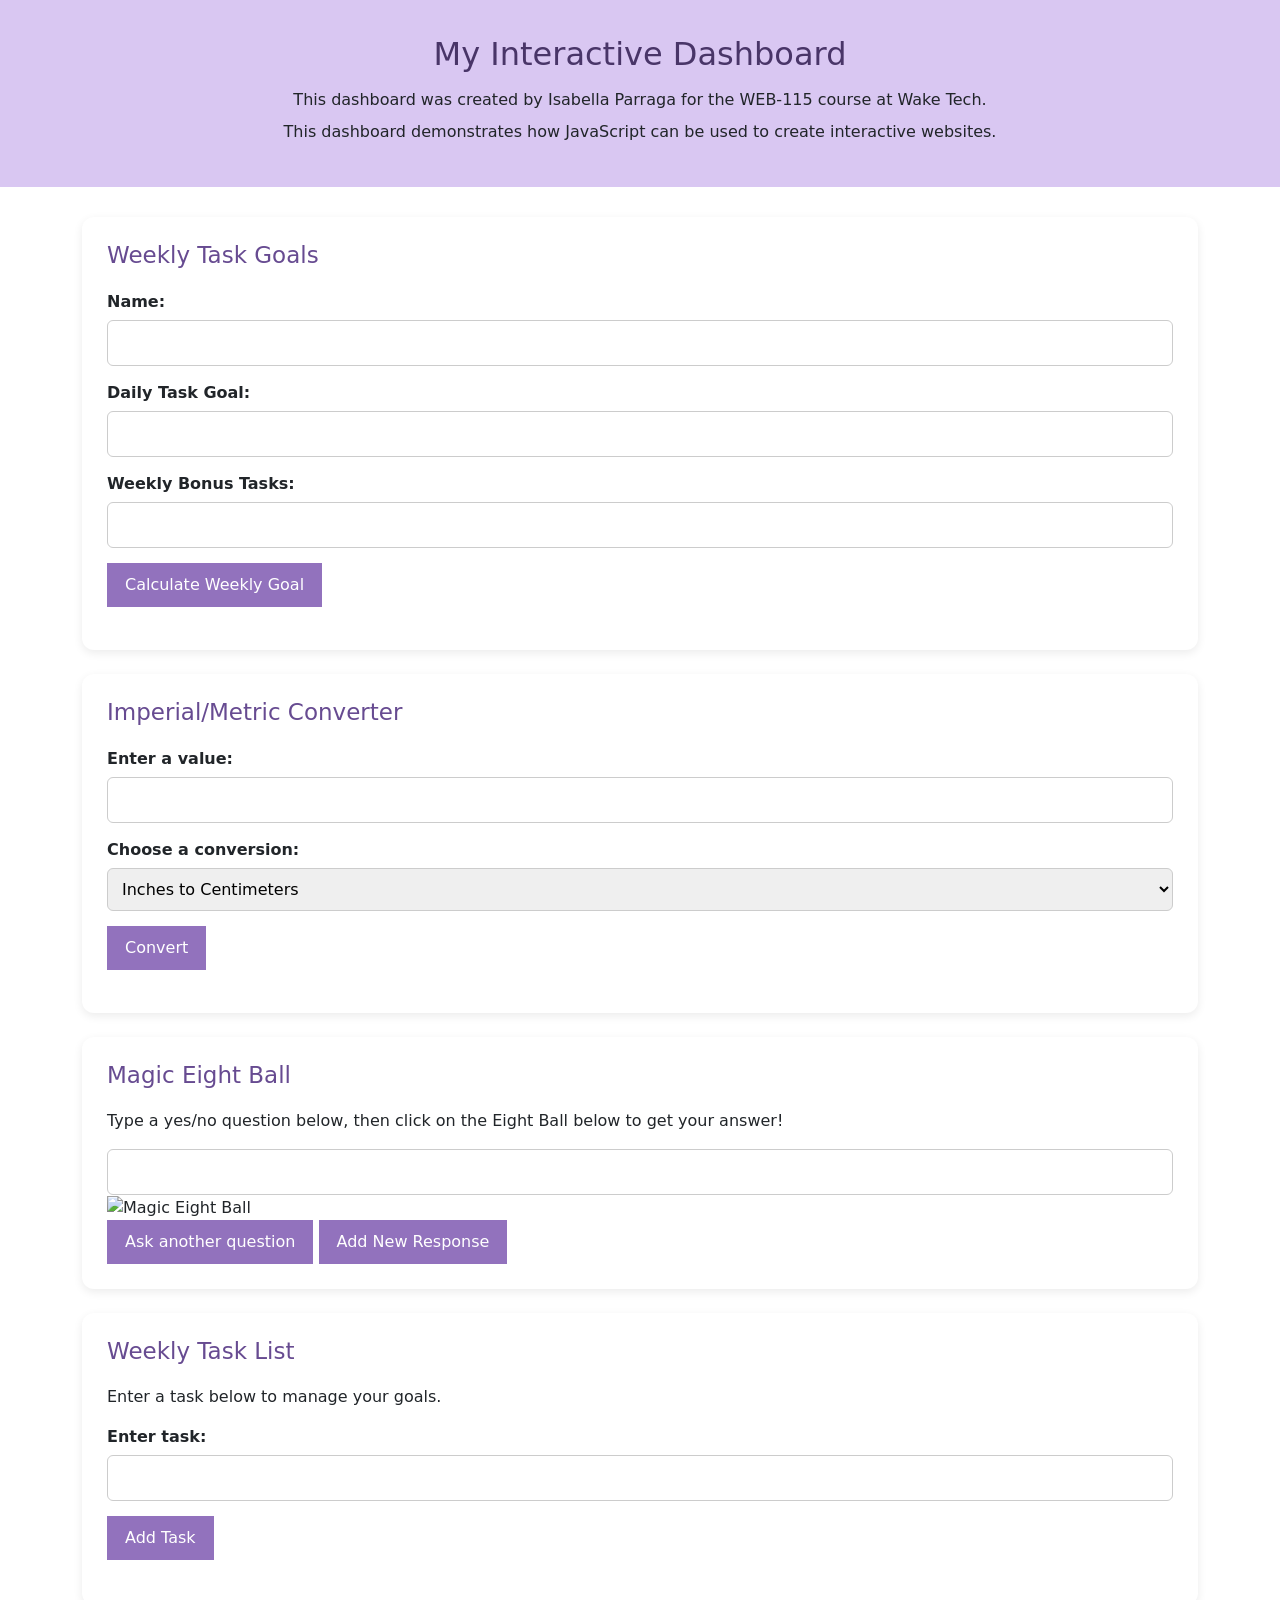
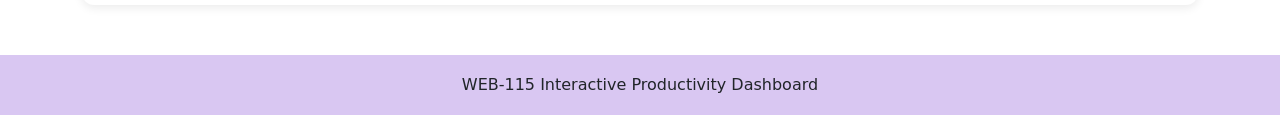
==== index.html @ b1150343 "this" ====
<!DOCTYPE html>
<html lang="en">

<head>
    <meta charset="UTF-8">
    <meta name="viewport" content="width=device-width, initial-scale=1.0">

    <title>My Interactive Dashboard</title>

    <!-- External CSS -->
    <link rel="stylesheet" href="css/style.css">
    <link rel="stylesheet" href="css/magic-eight-ball.css">

    <!-- Bootstrap CSS -->
    <link href="https://cdn.jsdelivr.net/npm/bootstrap@5.3.8/dist/css/bootstrap.min.css" rel="stylesheet">

    <!-- External JavaScript -->
   <script src="js/task-manager.js" defer></script>
    <script src="js/metric-converter.js" defer></script>
    <script src="js/magic-eight-ball.js" defer></script>
</head>

<body>

    <!-- Dashboard Header -->
    <header class="dashboard-header">
        <h1>My Interactive Dashboard</h1>

        <p>
            This dashboard was created by Isabella Parraga
            for the WEB-115 course at Wake Tech.
        </p>

        <p>
            This dashboard demonstrates how JavaScript
            can be used to create interactive websites.
        </p>
    </header>

    <noscript>
        Unfortunately, your web browser does not support JavaScript.
    </noscript>

    <!-- Main Dashboard -->
    <main class="container">

        <div class="row g-4">

            <!-- Weekly Task Goals -->
            <div class="col-12" id="weekly-tasks">
                <section class="dashboard-card">

                    <h2>Weekly Task Goals</h2>

                    <form id="goal-form">

                        <div class="form-group">
                            <label for="user-name">Name:</label>
                            <input
                                type="text"
                                id="user-name"
                                name="user-name"
                                required>
                        </div>

                        <div class="form-group">
                            <label for="daily-goal">Daily Task Goal:</label>
                            <input
                                type="number"
                                id="daily-goal"
                                name="daily-goal"
                                min="0"
                                required>
                        </div>

                        <div class="form-group">
                            <label for="bonus-tasks">Weekly Bonus Tasks:</label>
                            <input
                                type="number"
                                id="bonus-tasks"
                                name="bonus-tasks"
                                min="0"
                                required>
                        </div>

                        <button type="submit" id="goal-btn">
                            Calculate Weekly Goal
                        </button>

                    </form>

                    <!-- Weekly Goal Output -->
                    <p id="goal-message"></p>

                </section>
            </div>

            <!-- Imperial/Metric Converter -->
            <div class="col-12" id="metric-converter">
                <section class="dashboard-card">

                    <h2>Imperial/Metric Converter</h2>

                    <form id="converter-form">

                        <div class="form-group">
                            <label for="input-value">Enter a value:</label>
                            <input
                                type="number"
                                id="input-value"
                                step="any"
                                required>
                        </div>

                        <div class="form-group">
                            <label for="conversion-type">Choose a conversion:</label>

                            <select id="conversion-type">
                                <option value="inches-to-cm">Inches to Centimeters</option>
                                <option value="feet-to-cm">Feet to Centimeters</option>
                                <option value="yards-to-meters">Yards to Meters</option>
                                <option value="miles-to-km">Miles to Kilometers</option>
                                <option value="cm-to-inches">Centimeters to Inches</option>
                                <option value="cm-to-feet">Centimeters to Feet</option>
                                <option value="meters-to-yards">Meters to Yards</option>
                                <option value="km-to-miles">Kilometers to Miles</option>
                            </select>
                        </div>

                        <button type="submit" id="convert-button">
                            Convert
                        </button>

                    </form>

                    <!-- Conversion Output -->
                    <p id="conversion-result"></p>

                </section>
            </div>

            <!-- Magic Eight Ball -->
            <div class="col-12" id="magic-eight-ball">
                <section class="dashboard-card">

                    <h2 class="heading">Magic Eight Ball</h2>

                    <form id="eight-ball-form">

                        <p>
                            Type a yes/no question below, then click on the
                            Eight Ball below to get your answer!
                        </p>

                        <input
                            type="text"
                            id="question"
                            name="question"
                            size="50">

                        <div id="magicEightBall">

                            <div id="circle"></div>

                            <img
                                id="ball"
                                src="img/magic-eight-ball.png"
                                alt="Magic Eight Ball">

                        </div>

                        <button id="reset" name="reset" type="reset">
                            Ask another question
                        </button>

                        <!-- Bonus Feature -->
                        <button id="add-response" type="button">
                            Add New Response
                        </button>

                    </form>

                </section>
            </div>

            <!-- Weekly Task List -->
            <div class="col-12">
                <section class="dashboard-card" id="task-list">

                    <h2>Weekly Task List</h2>

                    <p>
                        Enter a task below to manage your goals.
                    </p>

                    <form id="task-form">

                        <div class="form-group">
                            <label for="task-name">Enter task:</label>
                            <input
                                type="text"
                                id="task-name"
                                required>
                        </div>

                        <button type="submit" id="add-task">
                            Add Task
                        </button>

                    </form>

                    <ul id="tasks"></ul>

                </section>
            </div>

        </div>

    </main>

    <!-- Footer -->
    <footer>
        <p>WEB-115 Interactive Productivity Dashboard</p>
    </footer>

</body>

</html>
---- css/style.css ----
/* General Page Styling */

body {
    font-family: Arial, sans-serif;
    background-color: #f4f4f9;
    margin: 0;
    padding: 0;
    color: #333;
}

/* Header */

.dashboard-header {
    background-color: #d9c7f2;
    text-align: center;
    padding: 35px 20px;
    margin-bottom: 30px;
}

.dashboard-header h1 {
    color: #493568;
    font-size: 32px;
    margin-bottom: 15px;
}

.dashboard-header p {
    margin-bottom: 8px;
}

/* Dashboard Layout */

.container {
    padding-bottom: 30px;
}

.dashboard-card {
    background-color: white;
    border-radius: 12px;
    padding: 25px;
    height: 100%;
    box-shadow: 0 3px 10px rgba(0, 0, 0, 0.08);
}

.dashboard-card h2 {
    color: #674b91;
    margin-bottom: 20px;
    font-size: 23px;
}

/* Forms */

.form-group {
    margin-bottom: 15px;
}

label {
    display: block;
    margin-bottom: 6px;
    font-weight: bold;
}

input,
select {
    width: 100%;
    padding: 10px;
    border: 1px solid #ccc;
    border-radius: 6px;
    box-sizing: border-box;
}

/* Buttons */

button {
    background-color: #9272bd;
    color: white;
    border: none;
    padding: 10px 18px;
    border-radius: 6px;
    cursor: pointer;
    margin-top: 8px;
}

button:hover {
    background-color: #74539f;
}

/* Result Messages */

#goal-message,
#conversion-result,
#eight-ball-answer {
    margin-top: 18px;
    font-weight: bold;
    color: #674b91;
}

/* Task List */

#tasks {
    margin-top: 20px;
    padding-left: 20px;
}

#tasks li {
    margin-bottom: 12px;
    padding: 8px;
    background-color: #f4effa;
    border-radius: 6px;
}

#tasks li.completed span {
    text-decoration: line-through;
    color: gray;
}

#tasks button {
    margin-left: 10px;
    padding: 5px 10px;
}

/* Magic Eight Ball */

.magic-ball {
    width: 170px;
    height: 170px;
    background-color: #171717;
    border-radius: 50%;
    margin: 25px auto;
    display: flex;
    justify-content: center;
    align-items: center;
    box-shadow: 0 5px 12px rgba(0, 0, 0, 0.3);
}

.ball-center {
    width: 65px;
    height: 65px;
    background-color: white;
    color: black;
    border-radius: 50%;
    display: flex;
    justify-content: center;
    align-items: center;
    font-size: 35px;
    font-weight: bold;
}

/* Footer */

footer {
    background-color: #d9c7f2;
    text-align: center;
    padding: 18px;
    margin-top: 20px;
}

footer p {
    margin: 0;
}

/* Responsive Design */

@media (max-width: 576px) {

    .dashboard-header h1 {
        font-size: 25px;
    }

    .dashboard-card {
        padding: 18px;
    }

}
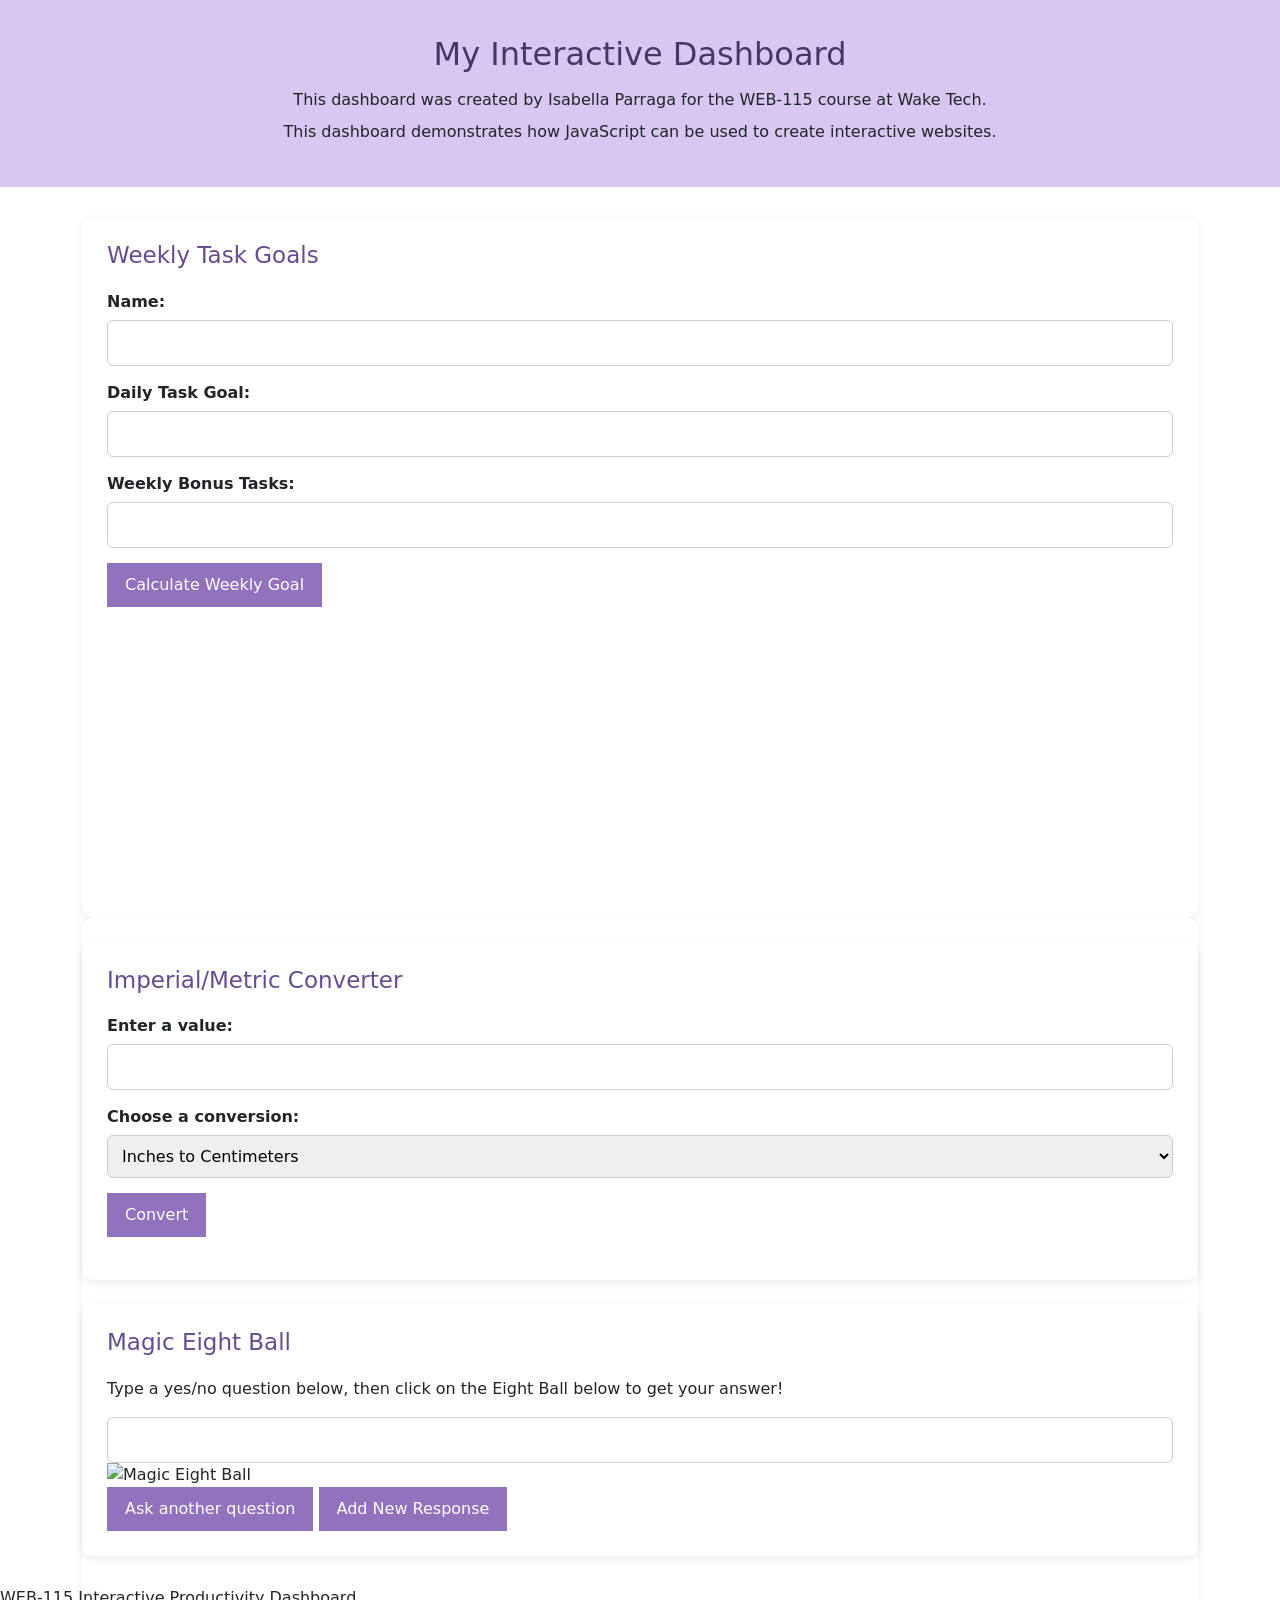
==== commit ea59b067: "m7" ====
--- a/index.html
+++ b/index.html
@@ -17,15 +17,17 @@
     <link href="https://cdn.jsdelivr.net/npm/bootstrap@5.3.8/dist/css/bootstrap.min.css" rel="stylesheet">
 
     <!-- External JavaScript -->
-   <script src="js/task-manager.js" defer></script>
+    <script src="js/task-manager.js" defer></script>
     <script src="js/metric-converter.js" defer></script>
     <script src="js/magic-eight-ball.js" defer></script>
+
 </head>
 
 <body>
 
     <!-- Dashboard Header -->
     <header class="dashboard-header">
+
         <h1>My Interactive Dashboard</h1>
 
         <p>
@@ -37,6 +39,7 @@
             This dashboard demonstrates how JavaScript
             can be used to create interactive websites.
         </p>
+
     </header>
 
     <noscript>
@@ -48,8 +51,10 @@
 
         <div class="row g-4">
 
-            <!-- Weekly Task Goals -->
+            <!-- Weekly Task Goals and Task Manager -->
             <div class="col-12" id="weekly-tasks">
+
+                <!-- Weekly Task Goals -->
                 <section class="dashboard-card">
 
                     <h2>Weekly Task Goals</h2>
@@ -57,32 +62,41 @@
                     <form id="goal-form">
 
                         <div class="form-group">
+
                             <label for="user-name">Name:</label>
+
                             <input
                                 type="text"
                                 id="user-name"
                                 name="user-name"
                                 required>
-                        </div>
-
-                        <div class="form-group">
+
+                        </div>
+
+                        <div class="form-group">
+
                             <label for="daily-goal">Daily Task Goal:</label>
+
                             <input
                                 type="number"
                                 id="daily-goal"
                                 name="daily-goal"
                                 min="0"
                                 required>
-                        </div>
-
-                        <div class="form-group">
+
+                        </div>
+
+                        <div class="form-group">
+
                             <label for="bonus-tasks">Weekly Bonus Tasks:</label>
+
                             <input
                                 type="number"
                                 id="bonus-tasks"
                                 name="bonus-tasks"
                                 min="0"
                                 required>
+
                         </div>
 
                         <button type="submit" id="goal-btn">
@@ -95,10 +109,38 @@
                     <p id="goal-message"></p>
 
                 </section>
+
+                <!-- Weekly Task Manager -->
+                <div id="task-list" class="dashboard-card">
+
+                    <h3>Weekly Task List</h3>
+
+                    <p>Enter a task below to manage your goals.</p>
+
+                    <form id="task-form">
+
+                        <label for="task-name">Enter task:</label>
+
+                        <input
+                            type="text"
+                            id="task-name"
+                            required>
+
+                        <button type="button" id="add-task">
+                            Add Task
+                        </button>
+
+                    </form>
+
+                    <!-- JavaScript will create the task list here -->
+
+                </div>
+
             </div>
 
             <!-- Imperial/Metric Converter -->
             <div class="col-12" id="metric-converter">
+
                 <section class="dashboard-card">
 
                     <h2>Imperial/Metric Converter</h2>
@@ -106,18 +148,23 @@
                     <form id="converter-form">
 
                         <div class="form-group">
+
                             <label for="input-value">Enter a value:</label>
+
                             <input
                                 type="number"
                                 id="input-value"
                                 step="any"
                                 required>
-                        </div>
-
-                        <div class="form-group">
+
+                        </div>
+
+                        <div class="form-group">
+
                             <label for="conversion-type">Choose a conversion:</label>
 
                             <select id="conversion-type">
+
                                 <option value="inches-to-cm">Inches to Centimeters</option>
                                 <option value="feet-to-cm">Feet to Centimeters</option>
                                 <option value="yards-to-meters">Yards to Meters</option>
@@ -126,7 +173,9 @@
                                 <option value="cm-to-feet">Centimeters to Feet</option>
                                 <option value="meters-to-yards">Meters to Yards</option>
                                 <option value="km-to-miles">Kilometers to Miles</option>
+
                             </select>
+
                         </div>
 
                         <button type="submit" id="convert-button">
@@ -139,10 +188,12 @@
                     <p id="conversion-result"></p>
 
                 </section>
+
             </div>
 
             <!-- Magic Eight Ball -->
             <div class="col-12" id="magic-eight-ball">
+
                 <section class="dashboard-card">
 
                     <h2 class="heading">Magic Eight Ball</h2>
@@ -183,37 +234,7 @@
                     </form>
 
                 </section>
-            </div>
-
-            <!-- Weekly Task List -->
-            <div class="col-12">
-                <section class="dashboard-card" id="task-list">
-
-                    <h2>Weekly Task List</h2>
-
-                    <p>
-                        Enter a task below to manage your goals.
-                    </p>
-
-                    <form id="task-form">
-
-                        <div class="form-group">
-                            <label for="task-name">Enter task:</label>
-                            <input
-                                type="text"
-                                id="task-name"
-                                required>
-                        </div>
-
-                        <button type="submit" id="add-task">
-                            Add Task
-                        </button>
-
-                    </form>
-
-                    <ul id="tasks"></ul>
-
-                </section>
+
             </div>
 
         </div>
@@ -222,7 +243,9 @@
 
     <!-- Footer -->
     <footer>
+
         <p>WEB-115 Interactive Productivity Dashboard</p>
+
     </footer>
 
 </body>
--- a/css/style.css
+++ b/css/style.css
@@ -121,54 +121,45 @@
 
 /* Magic Eight Ball */
 
-.magic-ball {
-    width: 170px;
-    height: 170px;
-    background-color: #171717;
-    border-radius: 50%;
-    margin: 25px auto;
-    display: flex;
-    justify-content: center;
-    align-items: center;
-    box-shadow: 0 5px 12px rgba(0, 0, 0, 0.3);
+magic-eight-ball {
+  max-width: 410px;
+  text-align: center;
+  margin: auto;
 }
 
-.ball-center {
-    width: 65px;
-    height: 65px;
-    background-color: white;
-    color: black;
-    border-radius: 50%;
-    display: flex;
-    justify-content: center;
-    align-items: center;
-    font-size: 35px;
-    font-weight: bold;
+#circle {
+  font-size: 12pt;
+  background-color: white;
+  color: black;
+  position: absolute;
+  margin-left: 70px;
+  margin-top: 70px;
+  height: 150px;
+  width: 150px;
+  border-radius: 50%;
+  text-wrap: wrap;
+  display: none;
 }
 
-/* Footer */
 
-footer {
-    background-color: #d9c7f2;
-    text-align: center;
-    padding: 18px;
-    margin-top: 20px;
+img:active {
+  animation: shake 1s;
+  animation-iteration-count: infinite;
 }
 
-footer p {
-    margin: 0;
+img:visited {
+  animation: none;
 }
-
-/* Responsive Design */
-
-@media (max-width: 576px) {
-
-    .dashboard-header h1 {
-        font-size: 25px;
-    }
-
-    .dashboard-card {
-        padding: 18px;
-    }
-
-}
+@keyframes shake {
+  0% { transform: translate(1px, 1px) rotate(0deg);  }
+  10% { transform: translate(-1px, -2px) rotate(-1deg); }
+  20% { transform: translate(-3px, 0px) rotate(1deg); }
+  30% { transform: translate(3px, 2px) rotate(0deg); }
+  40% { transform: translate(1px, -1px) rotate(1deg); }
+  50% { transform: translate(-1px, 2px) rotate(-1deg); }
+  60% { transform: translate(-3px, 1px) rotate(0deg); }
+  70% { transform: translate(3px, 1px) rotate(-1deg); }
+  80% { transform: translate(-1px, -1px) rotate(1deg); }
+  90% { transform: translate(1px, 2px) rotate(0deg); }
+  100% { transform: translate(1px, -2px) rotate(-1deg); }
+}
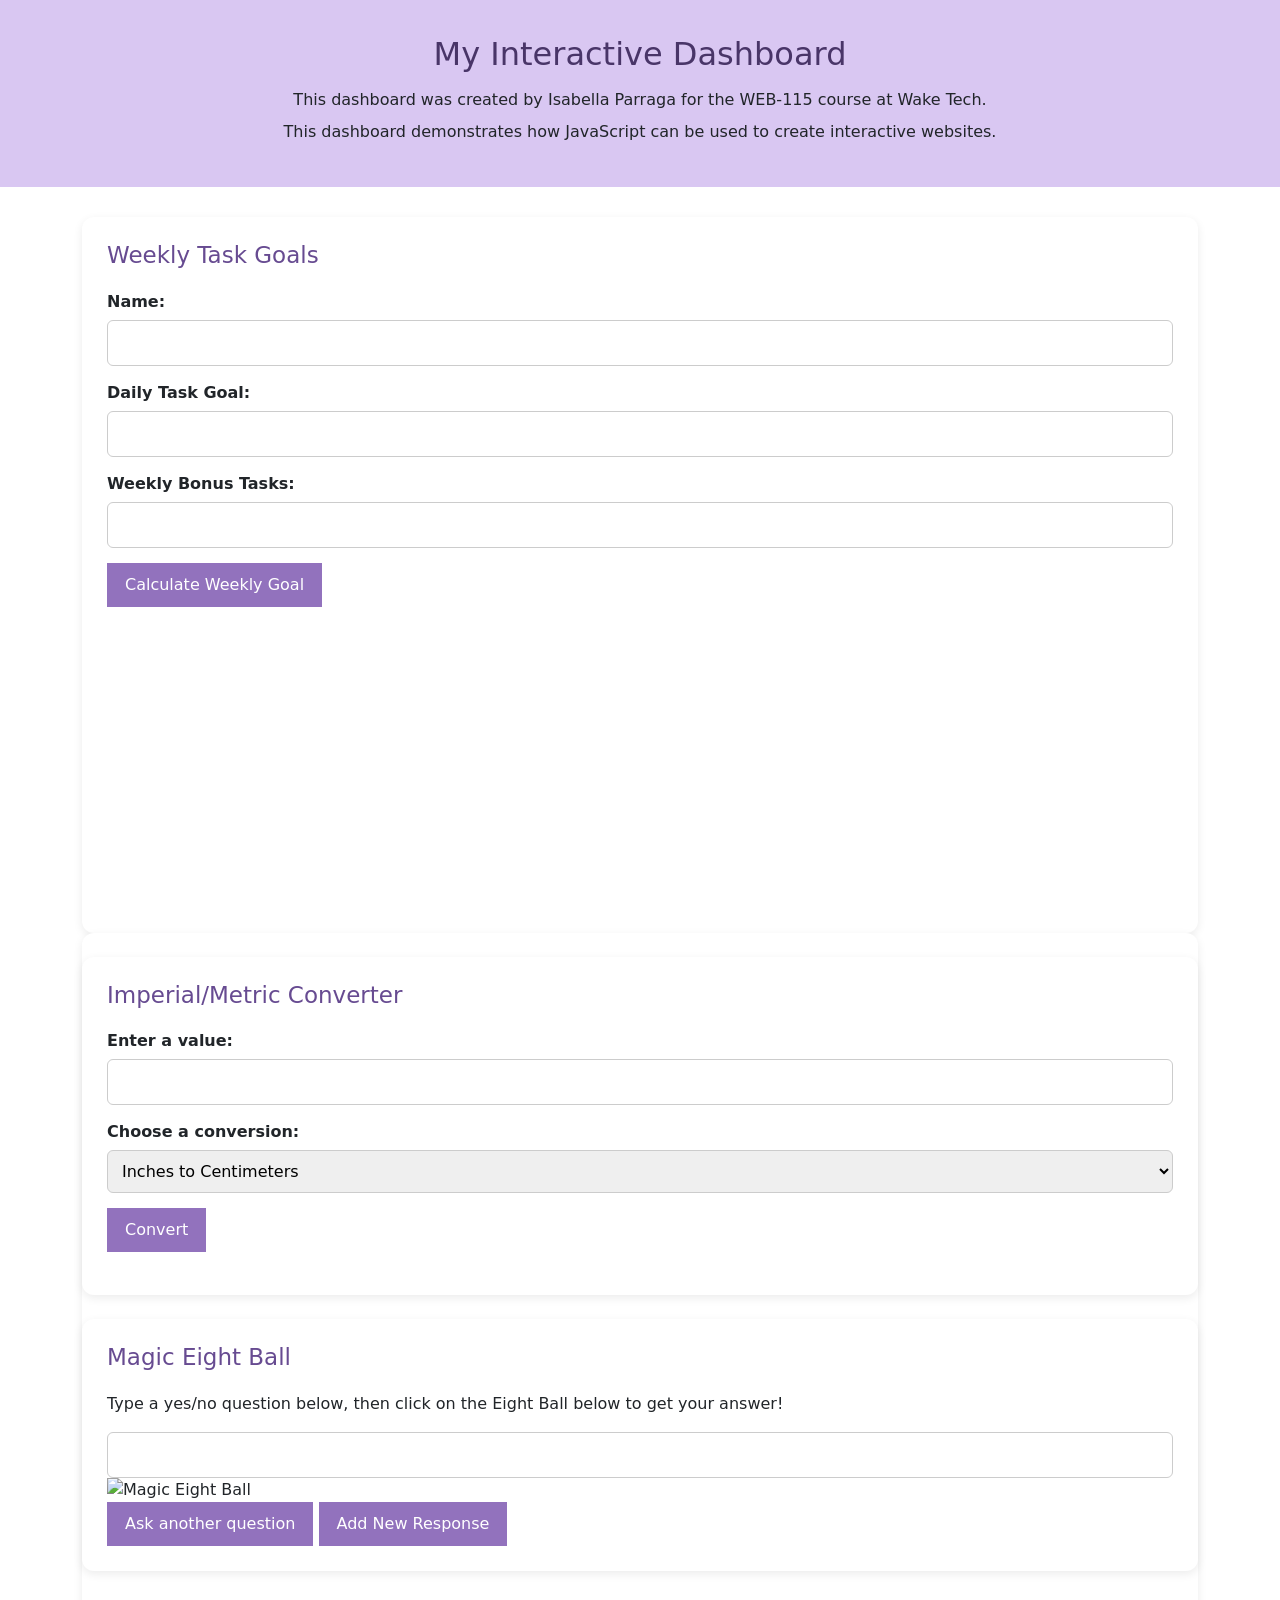
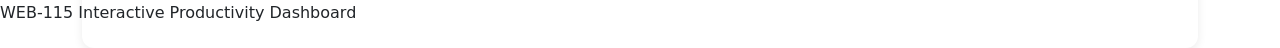
==== commit 4de452af: "m7" ====
--- a/index.html
+++ b/index.html
@@ -1,4 +1,3 @@
-
 
 <!DOCTYPE html>
 <html lang="en">
@@ -105,13 +104,12 @@
 
                     </form>
 
-                    <!-- Weekly Goal Output -->
                     <p id="goal-message"></p>
 
                 </section>
 
-                <!-- Weekly Task Manager -->
-                <div id="task-list" class="dashboard-card">
+                <!-- Module 7: Weekly Task Manager -->
+                <section class="dashboard-card">
 
                     <h3>Weekly Task List</h3>
 
@@ -119,22 +117,29 @@
 
                     <form id="task-form">
 
-                        <label for="task-name">Enter task:</label>
-
-                        <input
-                            type="text"
-                            id="task-name"
-                            required>
-
+                        <div class="form-group">
+
+                            <label for="task-name">Enter task:</label>
+
+                            <input
+                                type="text"
+                                id="task-name"
+                                name="task-name"
+                                required>
+
+                        </div>
+
+                        <!-- Add Task Button -->
                         <button type="button" id="add-task">
                             Add Task
                         </button>
 
                     </form>
 
-                    <!-- JavaScript will create the task list here -->
-
-                </div>
+                    <!-- JavaScript generates the task list here -->
+                    <div id="task-list"></div>
+
+                </section>
 
             </div>
 
@@ -184,7 +189,6 @@
 
                     </form>
 
-                    <!-- Conversion Output -->
                     <p id="conversion-result"></p>
 
                 </section>
@@ -226,7 +230,6 @@
                             Ask another question
                         </button>
 
-                        <!-- Bonus Feature -->
                         <button id="add-response" type="button">
                             Add New Response
                         </button>
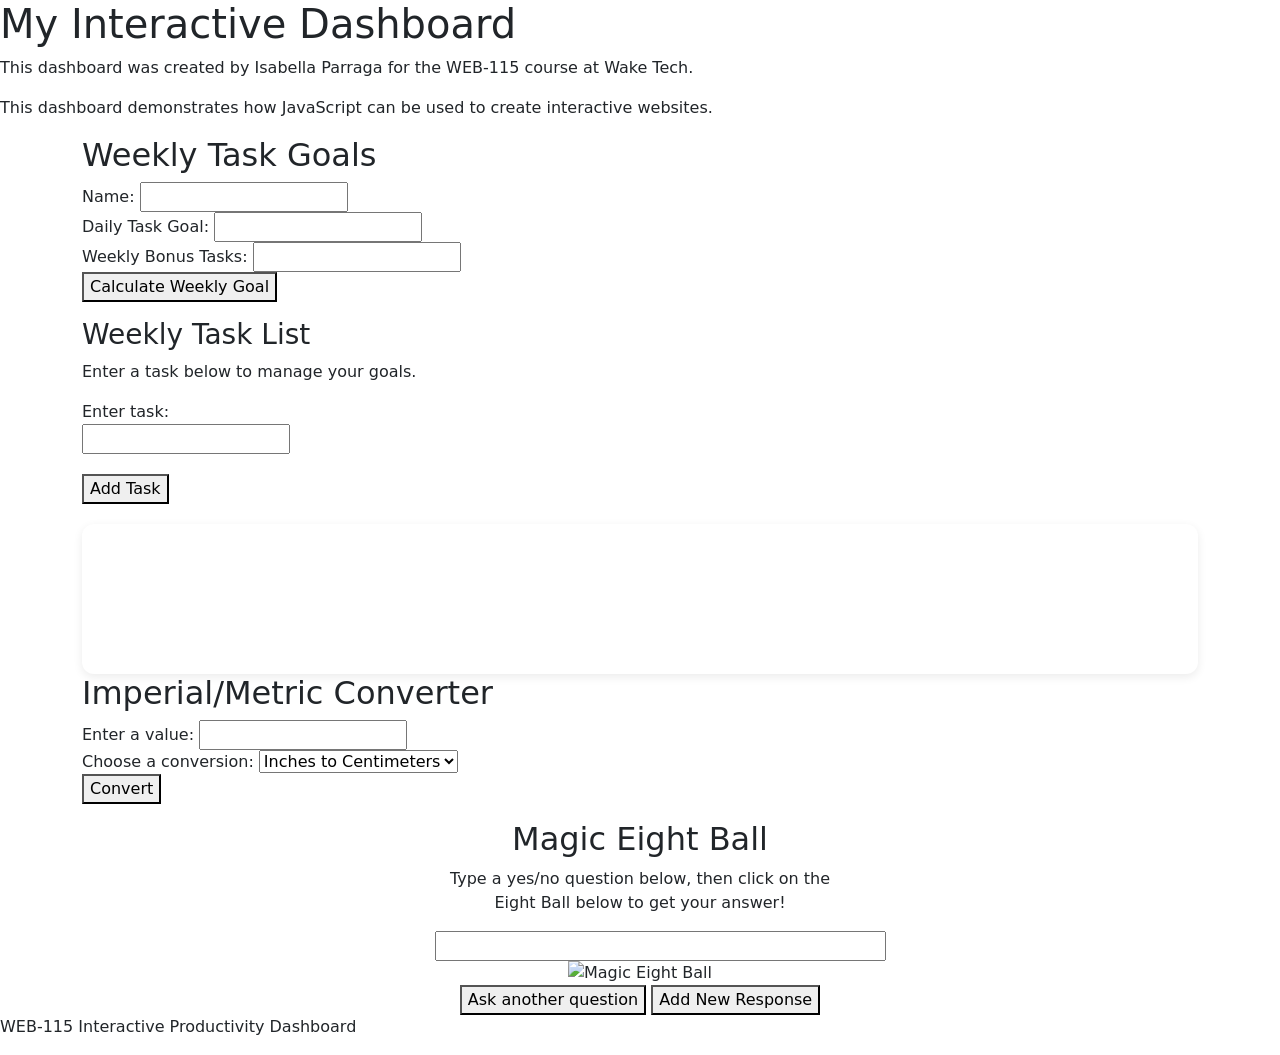
==== commit bc1bf9bc: "m7" ====
--- a/index.html
+++ b/index.html
@@ -108,40 +108,40 @@
 
                 </section>
 
-                <!-- Module 7: Weekly Task Manager -->
-                <section class="dashboard-card">
-
-                    <h3>Weekly Task List</h3>
-
-                    <p>Enter a task below to manage your goals.</p>
-
-                    <form id="task-form">
-
-                        <div class="form-group">
-
-                            <label for="task-name">Enter task:</label>
-
-                            <input
-                                type="text"
-                                id="task-name"
-                                name="task-name"
-                                required>
-
-                        </div>
-
-                        <!-- Add Task Button -->
-                        <button type="button" id="add-task">
-                            Add Task
-                        </button>
-
-                    </form>
-
-                    <!-- JavaScript generates the task list here -->
-                    <div id="task-list"></div>
-
-                </section>
-
-            </div>
+
+<!-- Module 7: Weekly Task Manager -->
+<section class="dashboard-card" id="weekly-task-manager">
+
+    <h3>Weekly Task List</h3>
+
+    <p>Enter a task below to manage your goals.</p>
+
+    <form id="task-form">
+
+        <div class="form-group">
+
+            <label for="task-name">Enter task:</label>
+
+            <input
+                type="text"
+                id="task-name"
+                name="task-name"
+                required>
+
+        </div>
+
+        <!-- Add Task Button -->
+        <button type="button" id="add-task">
+            Add Task
+        </button>
+
+    </form>
+
+    <!-- JavaScript generates the task list here -->
+    <div id="task-list"></div>
+
+</section>
+
 
             <!-- Imperial/Metric Converter -->
             <div class="col-12" id="metric-converter">
--- a/css/style.css
+++ b/css/style.css
@@ -1,165 +1,91 @@
 
-/* General Page Styling */
 
-body {
-    font-family: Arial, sans-serif;
-    background-color: #f4f4f9;
-    margin: 0;
-    padding: 0;
+/* Task List */
+
+#task-list {
+    display: block;
+    visibility: visible;
+    width: 100%;
+    min-height: 150px;
+    padding: 20px;
+    margin-top: 20px;
+    background-color: white;
+    color: #333;
+    border-radius: 12px;
+    box-shadow: 0 3px 10px rgba(0, 0, 0, 0.08);
+}
+
+#task-list h3 {
+    color: #674b91;
+    margin-bottom: 15px;
+}
+
+#task-list p {
     color: #333;
 }
 
-/* Header */
-
-.dashboard-header {
-    background-color: #d9c7f2;
-    text-align: center;
-    padding: 35px 20px;
-    margin-bottom: 30px;
+#task-name {
+    display: block;
+    margin-bottom: 10px;
 }
 
-.dashboard-header h1 {
-    color: #493568;
-    font-size: 32px;
-    margin-bottom: 15px;
+#add-task {
+    display: inline-block;
+    visibility: visible;
+    margin-top: 10px;
 }
 
-.dashboard-header p {
-    margin-bottom: 8px;
-}
+/* JavaScript Generated Task List */
 
-/* Dashboard Layout */
-
-.container {
-    padding-bottom: 30px;
-}
-
-.dashboard-card {
-    background-color: white;
-    border-radius: 12px;
-    padding: 25px;
-    height: 100%;
-    box-shadow: 0 3px 10px rgba(0, 0, 0, 0.08);
-}
-
-.dashboard-card h2 {
-    color: #674b91;
-    margin-bottom: 20px;
-    font-size: 23px;
-}
-
-/* Forms */
-
-.form-group {
-    margin-bottom: 15px;
-}
-
-label {
-    display: block;
-    margin-bottom: 6px;
-    font-weight: bold;
-}
-
-input,
-select {
-    width: 100%;
-    padding: 10px;
-    border: 1px solid #ccc;
-    border-radius: 6px;
-    box-sizing: border-box;
-}
-
-/* Buttons */
-
-button {
-    background-color: #9272bd;
-    color: white;
-    border: none;
-    padding: 10px 18px;
-    border-radius: 6px;
-    cursor: pointer;
-    margin-top: 8px;
-}
-
-button:hover {
-    background-color: #74539f;
-}
-
-/* Result Messages */
-
-#goal-message,
-#conversion-result,
-#eight-ball-answer {
-    margin-top: 18px;
-    font-weight: bold;
-    color: #674b91;
-}
-
-/* Task List */
-
-#tasks {
+#user-tasks {
     margin-top: 20px;
     padding-left: 20px;
 }
 
-#tasks li {
+#user-tasks li {
     margin-bottom: 12px;
     padding: 8px;
     background-color: #f4effa;
     border-radius: 6px;
 }
 
-#tasks li.completed span {
-    text-decoration: line-through;
-    color: gray;
-}
-
-#tasks button {
-    margin-left: 10px;
-    padding: 5px 10px;
-}
-
 /* Magic Eight Ball */
 
-magic-eight-ball {
-  max-width: 410px;
-  text-align: center;
-  margin: auto;
+#magic-eight-ball {
+    max-width: 410px;
+    text-align: center;
+    margin: auto;
 }
 
 #circle {
-  font-size: 12pt;
-  background-color: white;
-  color: black;
-  position: absolute;
-  margin-left: 70px;
-  margin-top: 70px;
-  height: 150px;
-  width: 150px;
-  border-radius: 50%;
-  text-wrap: wrap;
-  display: none;
+    font-size: 12pt;
+    background-color: white;
+    color: black;
+    position: absolute;
+    margin-left: 70px;
+    margin-top: 70px;
+    height: 150px;
+    width: 150px;
+    border-radius: 50%;
+    text-wrap: wrap;
+    display: none;
 }
 
-
 img:active {
-  animation: shake 1s;
-  animation-iteration-count: infinite;
+    animation: shake 1s;
+    animation-iteration-count: infinite;
 }
 
-img:visited {
-  animation: none;
+@keyframes shake {
+    0% { transform: translate(1px, 1px) rotate(0deg); }
+    10% { transform: translate(-1px, -2px) rotate(-1deg); }
+    20% { transform: translate(-3px, 0px) rotate(1deg); }
+    30% { transform: translate(3px, 2px) rotate(0deg); }
+    40% { transform: translate(1px, -1px) rotate(1deg); }
+    50% { transform: translate(-1px, 2px) rotate(-1deg); }
+    60% { transform: translate(-3px, 1px) rotate(0deg); }
+    70% { transform: translate(3px, 1px) rotate(-1deg); }
+    80% { transform: translate(-1px, -1px) rotate(1deg); }
+    90% { transform: translate(1px, 2px) rotate(0deg); }
+    100% { transform: translate(1px, -2px) rotate(-1deg); }
 }
-@keyframes shake {
-  0% { transform: translate(1px, 1px) rotate(0deg);  }
-  10% { transform: translate(-1px, -2px) rotate(-1deg); }
-  20% { transform: translate(-3px, 0px) rotate(1deg); }
-  30% { transform: translate(3px, 2px) rotate(0deg); }
-  40% { transform: translate(1px, -1px) rotate(1deg); }
-  50% { transform: translate(-1px, 2px) rotate(-1deg); }
-  60% { transform: translate(-3px, 1px) rotate(0deg); }
-  70% { transform: translate(3px, 1px) rotate(-1deg); }
-  80% { transform: translate(-1px, -1px) rotate(1deg); }
-  90% { transform: translate(1px, 2px) rotate(0deg); }
-  100% { transform: translate(1px, -2px) rotate(-1deg); }
-}
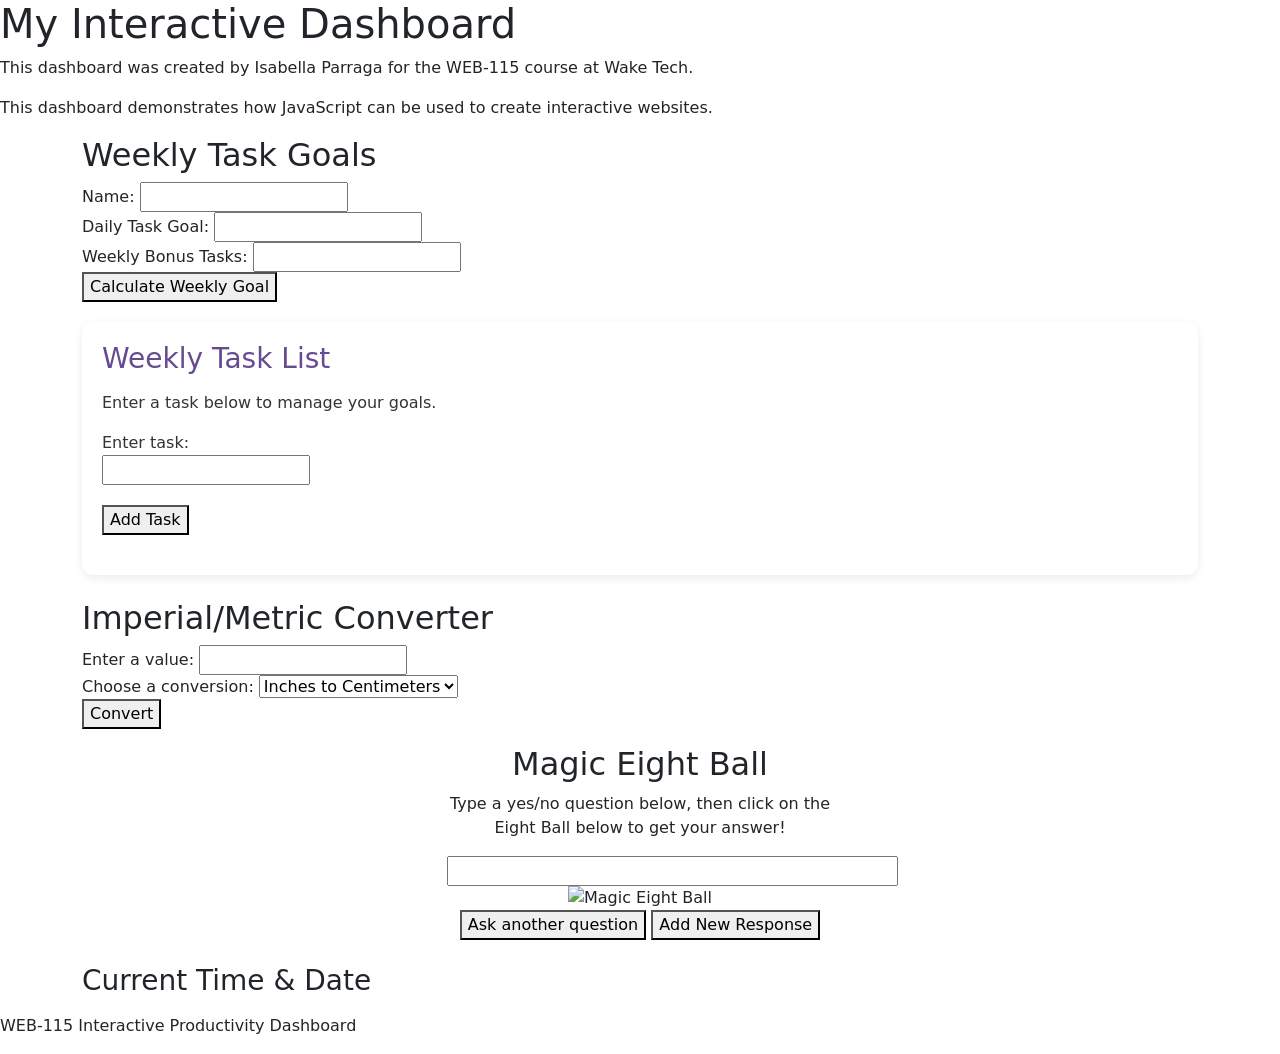
==== commit 30476bf6: "m7" ====
--- a/index.html
+++ b/index.html
@@ -1,3 +1,4 @@
+
 
 <!DOCTYPE html>
 <html lang="en">
@@ -8,17 +9,21 @@
 
     <title>My Interactive Dashboard</title>
 
-    <!-- External CSS -->
+    <!-- CSS Files -->
     <link rel="stylesheet" href="css/style.css">
     <link rel="stylesheet" href="css/magic-eight-ball.css">
+    <link rel="stylesheet" href="css/digital-clock.css">
 
     <!-- Bootstrap CSS -->
-    <link href="https://cdn.jsdelivr.net/npm/bootstrap@5.3.8/dist/css/bootstrap.min.css" rel="stylesheet">
-
-    <!-- External JavaScript -->
+    <link
+        href="https://cdn.jsdelivr.net/npm/bootstrap@5.3.8/dist/css/bootstrap.min.css"
+        rel="stylesheet">
+
+    <!-- JavaScript Files -->
     <script src="js/task-manager.js" defer></script>
     <script src="js/metric-converter.js" defer></script>
     <script src="js/magic-eight-ball.js" defer></script>
+    <script src="js/digital-clock.js" defer></script>
 
 </head>
 
@@ -30,17 +35,18 @@
         <h1>My Interactive Dashboard</h1>
 
         <p>
-            This dashboard was created by Isabella Parraga
-            for the WEB-115 course at Wake Tech.
+            This dashboard was created by Isabella Parraga for the
+            WEB-115 course at Wake Tech.
         </p>
 
         <p>
-            This dashboard demonstrates how JavaScript
-            can be used to create interactive websites.
+            This dashboard demonstrates how JavaScript can be used
+            to create interactive websites.
         </p>
 
     </header>
 
+    <!-- Message if JavaScript is disabled -->
     <noscript>
         Unfortunately, your web browser does not support JavaScript.
     </noscript>
@@ -50,10 +56,9 @@
 
         <div class="row g-4">
 
-            <!-- Weekly Task Goals and Task Manager -->
+            <!-- Weekly Task Goal Calculator -->
             <div class="col-12" id="weekly-tasks">
 
-                <!-- Weekly Task Goals -->
                 <section class="dashboard-card">
 
                     <h2>Weekly Task Goals</h2>
@@ -108,40 +113,42 @@
 
                 </section>
 
-
-<!-- Module 7: Weekly Task Manager -->
-<section class="dashboard-card" id="weekly-task-manager">
-
-    <h3>Weekly Task List</h3>
-
-    <p>Enter a task below to manage your goals.</p>
-
-    <form id="task-form">
-
-        <div class="form-group">
-
-            <label for="task-name">Enter task:</label>
-
-            <input
-                type="text"
-                id="task-name"
-                name="task-name"
-                required>
-
-        </div>
-
-        <!-- Add Task Button -->
-        <button type="button" id="add-task">
-            Add Task
-        </button>
-
-    </form>
-
-    <!-- JavaScript generates the task list here -->
-    <div id="task-list"></div>
-
-</section>
-
+                <!-- Module 7: Weekly Task Manager -->
+                <section class="dashboard-card">
+
+                    <div id="task-list">
+
+                        <h3>Weekly Task List</h3>
+
+                        <p>Enter a task below to manage your goals.</p>
+
+                        <form id="task-form">
+
+                            <div class="form-group">
+
+                                <label for="task-name">Enter task:</label>
+
+                                <input
+                                    type="text"
+                                    id="task-name"
+                                    name="task-name"
+                                    required>
+
+                            </div>
+
+                            <button type="button" id="add-task">
+                                Add Task
+                            </button>
+
+                        </form>
+
+                        <!-- JavaScript creates the task list here -->
+
+                    </div>
+
+                </section>
+
+            </div>
 
             <!-- Imperial/Metric Converter -->
             <div class="col-12" id="metric-converter">
@@ -154,7 +161,9 @@
 
                         <div class="form-group">
 
-                            <label for="input-value">Enter a value:</label>
+                            <label for="input-value">
+                                Enter a value:
+                            </label>
 
                             <input
                                 type="number"
@@ -166,18 +175,43 @@
 
                         <div class="form-group">
 
-                            <label for="conversion-type">Choose a conversion:</label>
+                            <label for="conversion-type">
+                                Choose a conversion:
+                            </label>
 
                             <select id="conversion-type">
 
-                                <option value="inches-to-cm">Inches to Centimeters</option>
-                                <option value="feet-to-cm">Feet to Centimeters</option>
-                                <option value="yards-to-meters">Yards to Meters</option>
-                                <option value="miles-to-km">Miles to Kilometers</option>
-                                <option value="cm-to-inches">Centimeters to Inches</option>
-                                <option value="cm-to-feet">Centimeters to Feet</option>
-                                <option value="meters-to-yards">Meters to Yards</option>
-                                <option value="km-to-miles">Kilometers to Miles</option>
+                                <option value="inches-to-cm">
+                                    Inches to Centimeters
+                                </option>
+
+                                <option value="feet-to-cm">
+                                    Feet to Centimeters
+                                </option>
+
+                                <option value="yards-to-meters">
+                                    Yards to Meters
+                                </option>
+
+                                <option value="miles-to-km">
+                                    Miles to Kilometers
+                                </option>
+
+                                <option value="cm-to-inches">
+                                    Centimeters to Inches
+                                </option>
+
+                                <option value="cm-to-feet">
+                                    Centimeters to Feet
+                                </option>
+
+                                <option value="meters-to-yards">
+                                    Meters to Yards
+                                </option>
+
+                                <option value="km-to-miles">
+                                    Kilometers to Miles
+                                </option>
 
                             </select>
 
@@ -205,8 +239,8 @@
                     <form id="eight-ball-form">
 
                         <p>
-                            Type a yes/no question below, then click on the
-                            Eight Ball below to get your answer!
+                            Type a yes/no question below, then click on
+                            the Eight Ball below to get your answer!
                         </p>
 
                         <input
@@ -226,7 +260,7 @@
 
                         </div>
 
-                        <button id="reset" name="reset" type="reset">
+                        <button id="reset" type="reset">
                             Ask another question
                         </button>
 
@@ -240,6 +274,21 @@
 
             </div>
 
+            <!-- Module 8: Digital Clock and Date -->
+            <div class="col-12" id="digital-clock">
+
+                <section class="dashboard-card">
+
+                    <h3>Current Time &amp; Date</h3>
+
+                    <p id="clock-face"></p>
+
+                    <p id="calendar-date"></p>
+
+                </section>
+
+            </div>
+
         </div>
 
     </main>
--- a/css/style.css
+++ b/css/style.css
@@ -48,6 +48,26 @@
     background-color: #f4effa;
     border-radius: 6px;
 }
+/* Force Module 7 to display */
+
+#weekly-task-manager {
+    display: block !important;
+    visibility: visible !important;
+    opacity: 1 !important;
+    width: 100%;
+    min-height: 200px;
+    margin: 20px 0;
+    padding: 25px;
+    background-color: white;
+    color: black;
+}
+
+#weekly-task-manager h3,
+#weekly-task-manager p,
+#weekly-task-manager label {
+    color: black;
+}
+
 
 /* Magic Eight Ball */
 
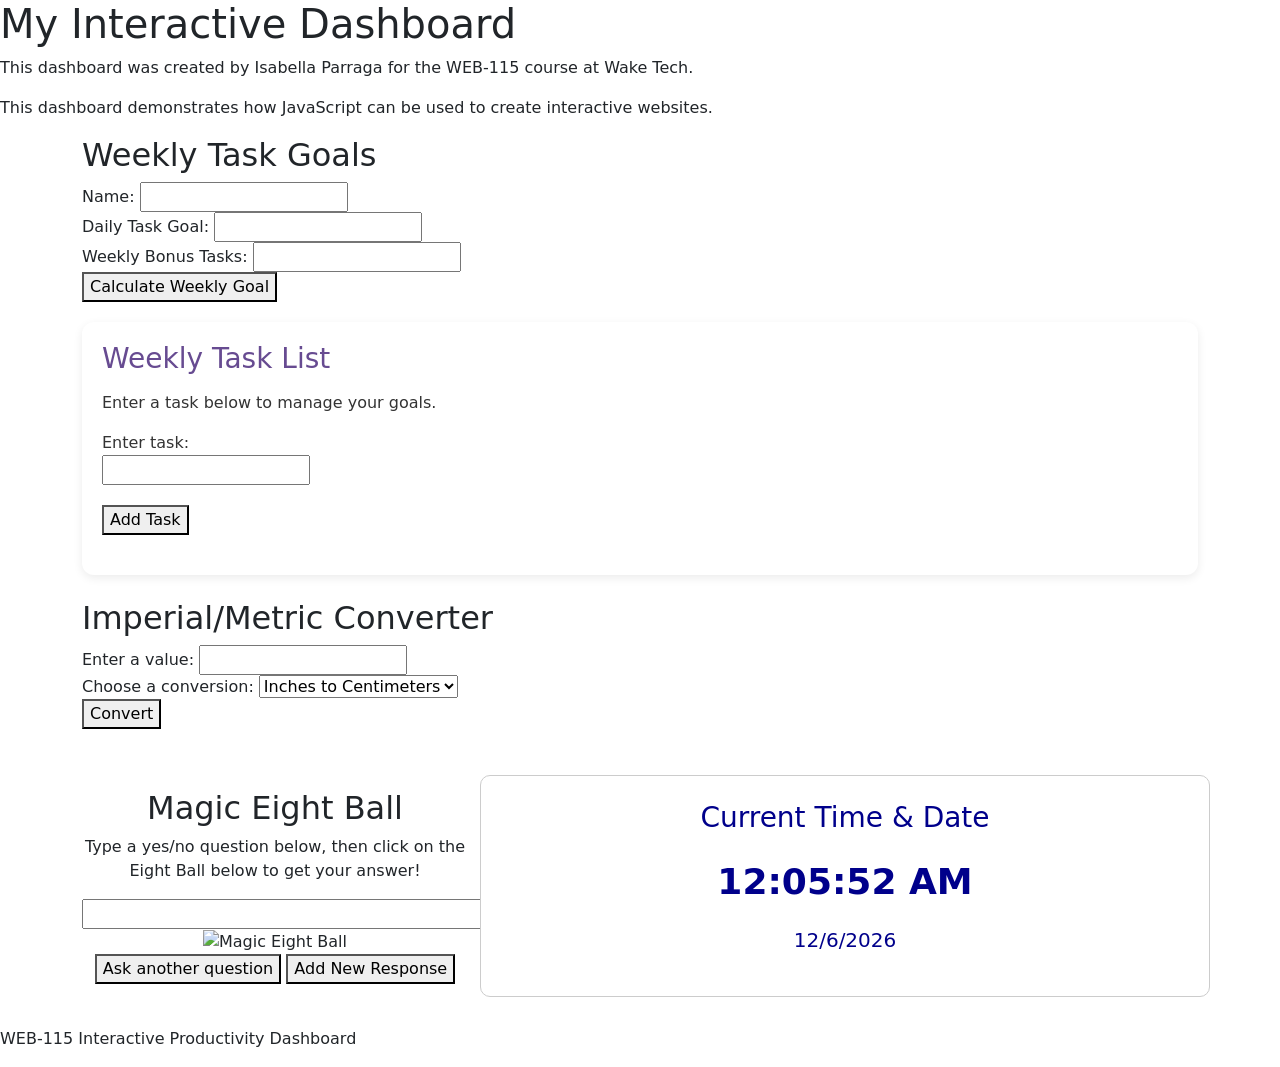
==== commit 71d9b7bb: "m8" ====
--- a/index.html
+++ b/index.html
@@ -1,3 +1,4 @@
+
 
 
 <!DOCTYPE html>
@@ -8,16 +9,16 @@
     <meta name="viewport" content="width=device-width, initial-scale=1.0">
 
     <title>My Interactive Dashboard</title>
-
-    <!-- CSS Files -->
-    <link rel="stylesheet" href="css/style.css">
-    <link rel="stylesheet" href="css/magic-eight-ball.css">
-    <link rel="stylesheet" href="css/digital-clock.css">
 
     <!-- Bootstrap CSS -->
     <link
         href="https://cdn.jsdelivr.net/npm/bootstrap@5.3.8/dist/css/bootstrap.min.css"
         rel="stylesheet">
+
+    <!-- Dashboard CSS Files -->
+    <link rel="stylesheet" href="css/style.css">
+    <link rel="stylesheet" href="css/magic-eight-ball.css">
+    <link rel="stylesheet" href="css/digital-clock.css">
 
     <!-- JavaScript Files -->
     <script src="js/task-manager.js" defer></script>
@@ -275,7 +276,7 @@
             </div>
 
             <!-- Module 8: Digital Clock and Date -->
-            <div class="col-12" id="digital-clock">
+            <div id="digital-clock" class="col">
 
                 <section class="dashboard-card">
 
--- a/css/digital-clock.css
+++ b/css/digital-clock.css
@@ -0,0 +1,27 @@
+
+/* Module 8: Digital Clock Styling */
+
+#digital-clock {
+    text-align: center;
+    margin: 30px auto;
+    padding: 25px;
+    background-color: white;
+    border: 1px solid #ccc;
+    border-radius: 10px;
+}
+
+#digital-clock h3 {
+    color: darkblue;
+    margin-bottom: 20px;
+}
+
+#clock-face {
+    color: darkblue;
+    font-size: 36px;
+    font-weight: bold;
+}
+
+#calendar-date {
+    color: darkblue;
+    font-size: 20px;
+}
